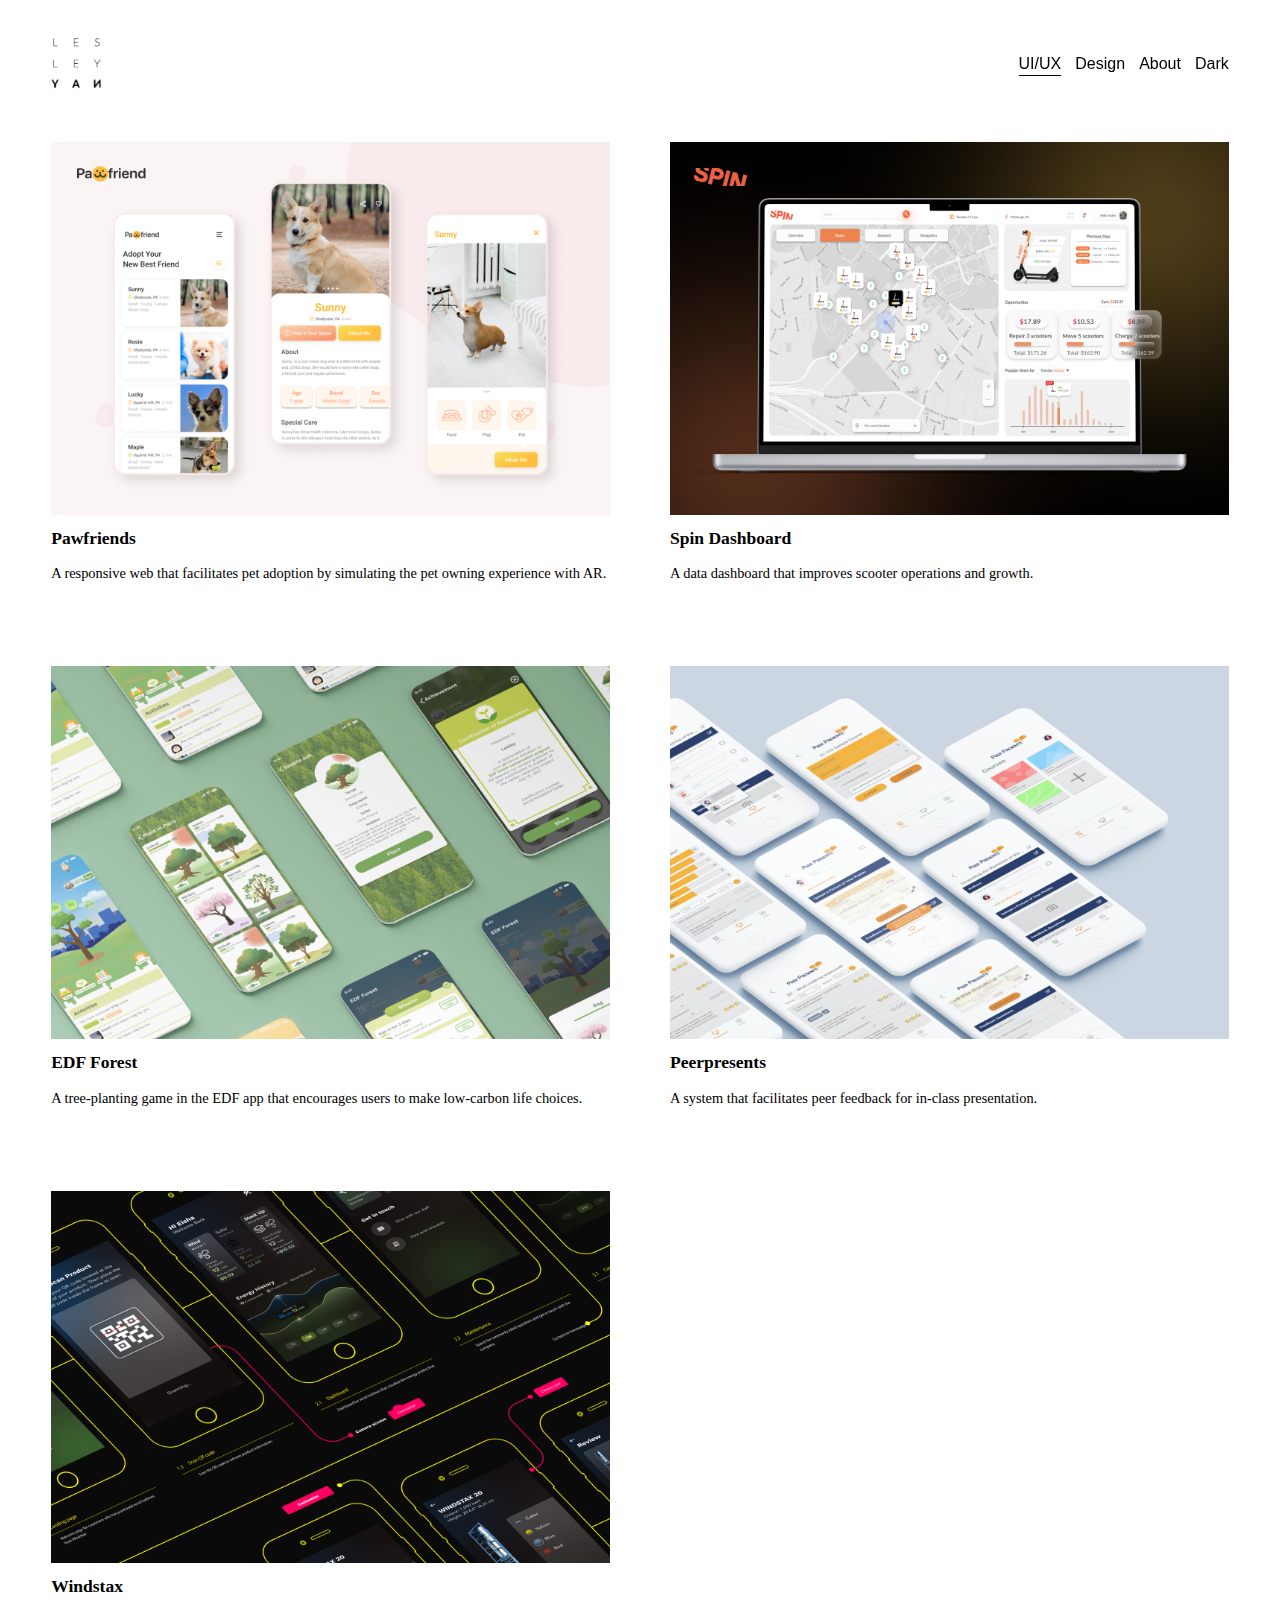
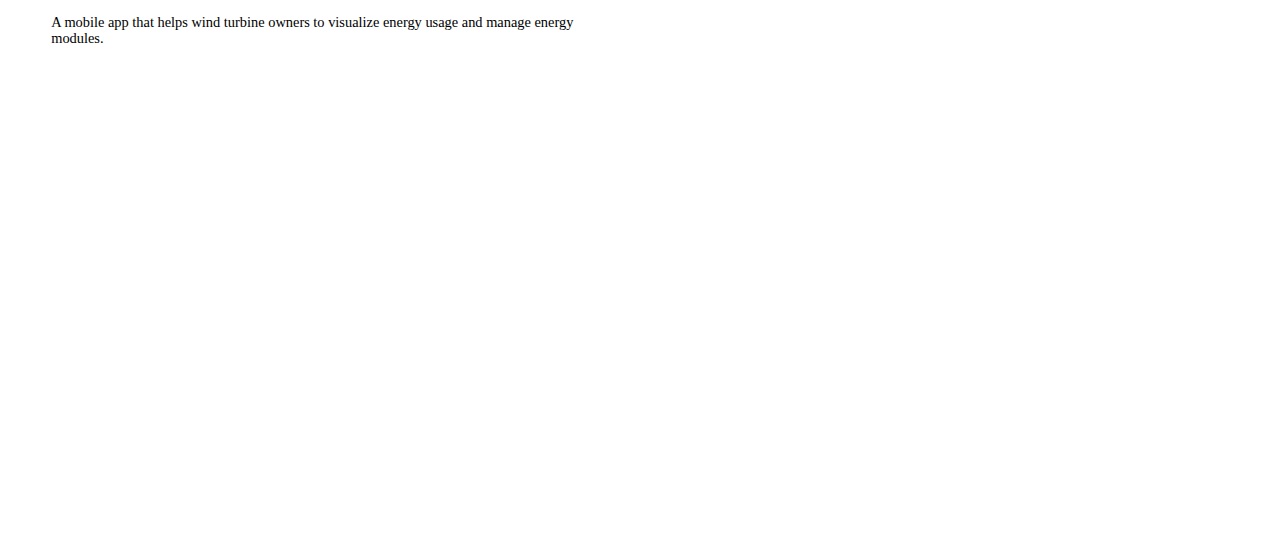
==== index.html @ fbe6fdce "sync" ====
<!DOCTYPE html>
<html lang="en">

<head>
  <meta charset="utf-8">
  <meta http-equiv="X-UA-Compatible" content="IE=edge,chrome=1">
  <meta name="viewport" content="width=device-width, initial-scale=1">
  <title>Lesley Yan</title>
  <link rel="shortcut icon" type="image/x-icon" href="favicon.ico">
  <meta name="description" content="">
  <link rel="stylesheet" type="text/css" href="css/index.css">
  <link rel="stylesheet" type="text/css" href="css/animate.min.css">
  <link href="https://fonts.googleapis.com/css?family=DM+Serif+Display|Open+Sans|Avenir" rel="stylesheet">
  <script src="js/jquery.min.js"></script>
  <script src="js/isScroll.js"></script>
  <script>
    $(document).ready(function () {
      isScroll.init('.portfolio-grid-basic');
      const top = $('.header-announcement-bar-wrapper').outerHeight()
      $('.header-menu-nav').css('padding-top', `${top}px`)
      $(window).resize(function () {
        const top = $('.header-announcement-bar-wrapper').outerHeight()
        $('.header-menu-nav').css('padding-top', `${top}px`)
      });
    });

  </script>
</head>

<body class="tweak-portfolio-grid-basic-width-full  tweak-portfolio-grid-basic-height-small" tabindex="-1">
  <div class="clearfix site-wrapper">
    <div class="floating-cart hidden">
      <a href="#" class="icon icon--stroke icon--cart sqs-custom-cart">
        <span class="Cart-inner">
          <svg class="icon icon--cart" viewBox="0 0 31 24">
            <g class="svg-icon cart-icon--odd">
              <circle stroke-miterlimit="10" cx="22.5" cy="21.5" r="1"></circle>
              <circle stroke-miterlimit="10" cx="9.5" cy="21.5" r="1"></circle>
              <path fill="none" stroke-miterlimit="10" d="M0,1.5h5c0.6,0,1.1,0.4,1.1,1l1.7,13
      c0.1,0.5,0.6,1,1.1,1h15c0.5,0,1.2-0.4,1.4-0.9l3.3-8.1c0.2-0.5-0.1-0.9-0.6-0.9H12"></path>
            </g>
          </svg>
          <div class="icon-cart-quantity">
            <span class="sqs-cart-quantity">0</span>
          </div>
        </span>
      </a>
    </div>

    <header class="header theme-col--primary" tabindex="-1">
      <div class="sqs-announcement-bar-dropzone"></div>

      <div class="header-announcement-bar-wrapper">
        <a href="#" tabindex="1" class="header-skip-link sqs-button-element--primary">
          Skip to Content
        </a>
        <div class="header-border" style="border-width: 0px !important"></div>
        <div class="header-dropshadow" style=""></div>

        <div class="header-inner container--fluid header-mobile-layout-logo-left-nav-right header-layout-nav-right"
          style="padding: 0">
          <div class="header-background theme-bg--primary"></div>

          <div class="header-display-desktop">
            <div class="header-title-nav-wrapper">
              <div class="header-title">
                <div class="header-title-logo">
                  <a href="index.html">
                    <img src="img/logo.png" alt="Lesley Yan" />
                  </a>
                </div>
              </div>
              <div class="header-nav">
                <div class="header-nav-wrapper">
                  <nav class="header-nav-list">
                    <div
                      class="header-nav-item header-nav-item--collection header-nav-item--active header-nav-item--homepage">
                      <a href="index.html">
                        <span class="visually-hidden">Current Page:</span>

                        UI/UX
                      </a>
                    </div>

                    <div class="header-nav-item header-nav-item--collection">
                      <a href="#">
                        Design
                      </a>
                    </div>
                    <div class="header-nav-item header-nav-item--collection">
                      <a href="about.html">
                        About
                      </a>
                    </div>
                    <div class="header-nav-item header-nav-item--collection">
                      <a href="javascript:void(0)" onclick="changeMode()" id="mode">
                        Dark
                      </a>
                    </div>
                  </nav>
                </div>
              </div>
            </div>

            <div class="header-actions header-actions--right">
              <div class="showOnMobile"></div>

              <div class="showOnDesktop"></div>
            </div>

            <div class="header-burger menu-overlay-has-visible-non-navigation-items no-actions">
              <button class="header-burger-btn burger">
                <span hidden="" class="js-header-burger-open-title visually-hidden">Open Menu</span>
                <span hidden="" class="js-header-burger-close-title visually-hidden">Close Menu</span>
                <div class="burger-box">
                  <div class="burger-inner header-menu-icon-doubleLineHamburger">
                    <div class="top-bun"></div>
                    <div class="patty"></div>
                    <div class="bottom-bun"></div>
                  </div>
                </div>
              </button>
            </div>
          </div>
          <div class="header-display-mobile">
            <div class="header-title-nav-wrapper">
              <div class="header-title">
                <div class="header-title-logo">
                  <a href="index.html">
                    <img src="img/logo.png" alt="Lesley Yan" />
                  </a>
                </div>
              </div>

              <div class="header-nav">
                <div class="header-nav-wrapper">
                  <nav class="header-nav-list">
                    <div
                      class="header-nav-item header-nav-item--collection header-nav-item--active header-nav-item--homepage">
                      <a href="index.html">
                        <span class="visually-hidden">Current Page:</span>

                        UI/UX
                      </a>
                    </div>

                    <div class="header-nav-item header-nav-item--collection">
                      <a href="about.html">
                        About
                      </a>
                    </div>
                  </nav>
                </div>
              </div>
            </div>

            <div class="header-actions header-actions--right">
              <div class="showOnMobile"></div>

              <div class="showOnDesktop"></div>
            </div>

            <div class="header-burger menu-overlay-has-visible-non-navigation-items no-actions">
              <button class="header-burger-btn burger" onclick="openMenu(this)">
                <span hidden="" class="js-header-burger-open-title visually-hidden">Open Menu</span>
                <span hidden="" class="js-header-burger-close-title visually-hidden">Close Menu</span>
                <div class="burger-box">
                  <div class="burger-inner header-menu-icon-doubleLineHamburger">
                    <div class="top-bun"></div>
                    <div class="patty"></div>
                    <div class="bottom-bun"></div>
                  </div>
                </div>
              </button>
            </div>
          </div>
        </div>
      </div>
      <div class="header-menu header-menu--folder-list">
        <div class="header-menu-bg theme-bg--primary"></div>
        <div class="header-menu-nav">
          <nav class="header-menu-nav-list">
            <div class="header-menu-nav-folder header-menu-nav-folder--active">
              <div class="header-menu-nav-folder-content">
                <div
                  class="container header-menu-nav-item header-menu-nav-item--collection header-menu-nav-item--active header-menu-nav-item--homepage">
                  <a href="index.html">
                    <span class="visually-hidden">Current Page:</span>

                    UI/UX
                  </a>
                </div>
                <div class="container header-menu-nav-item header-menu-nav-item--collection">
                  <a href="#"> Design </a>
                </div>
                <div class="container header-menu-nav-item header-menu-nav-item--collection">
                  <a href="about.html"> About </a>
                </div>
              </div>

              <div class="header-menu-actions"></div>
            </div>
          </nav>
        </div>
      </div>
    </header>

    <main class="container" role="main">
      <article class="sections">
        <section
          class="page-section content-collection full-bleed-section collection-type-portfolio-grid-basic background-width--full-bleed section-height--medium content-width--wide horizontal-alignment--center vertical-alignment--middle">
          <div class="section-background"></div>
          <div class="content-wrapper" style="">
            <div class="content">
              <div class="portfolio-grid-basic grid-wrapper collection-content-wrapper animated"
                data-animation="fadeInUp">
                <a class="grid-item" href="#">
                  <div class="grid-image">
                    <div class="grid-image-inner-wrapper">
                      <img alt="Pawfriends" src="img/Pawfriends.png" />
                    </div>
                  </div>
                  <div class="portfolio-text">
                    <h3 class="portfolio-title">Pawfriends</h3>
                    <h4 class="portfolio-subtitle">A responsive web that facilitates pet adoption by simulating the pet owning experience with AR.</h4>
                  </div>
                </a>
                <a class="grid-item" href="detail.html">
                  <div class="grid-image">
                    <div class="grid-image-inner-wrapper">
                      <img alt="Spin Dashboard" src="img/Spin%2BDashboard.png" />
                    </div>
                  </div>
                  <div class="portfolio-text">
                    <h3 class="portfolio-title">Spin Dashboard</h3>
                    <h4 class="portfolio-subtitle">A data dashboard that improves scooter operations and growth.</h4>
                  </div>
                </a>
                <a class="grid-item" href="detail.html">
                  <div class="grid-image">
                    <div class="grid-image-inner-wrapper">
                      <img alt="EDF Forest (Coming Soon)" src="img/EDF%2BForest.png" />
                    </div>
                  </div>
                  <div class="portfolio-text">
                    <h3 class="portfolio-title">EDF Forest </h3>
                    <h4 class="portfolio-subtitle">A tree-planting game in the EDF app that encourages users to make low-carbon life choices.</h4>
                  </div>
                </a>

                <a class="grid-item" href="detail.html">
                  <div class="grid-image">
                    <div class="grid-image-inner-wrapper">
                      <img alt="Peerpresents" src="img/Peerpresents.png" />
                    </div>
                  </div>
                  <div class="portfolio-text">
                    <h3 class="portfolio-title">Peerpresents</h3>
                    <h4 class="portfolio-subtitle">A system that facilitates peer feedback for in-class presentation.</h4>
                  </div>
                </a>

                <a class="grid-item" href="detail.html">
                  <div class="grid-image">
                    <div class="grid-image-inner-wrapper">
                      <img alt="Windstax" src="img/Windstax.png" />
                    </div>
                  </div>
                  <div class="portfolio-text">
                    <h3 class="portfolio-title">Windstax</h3>
                    <h4 class="portfolio-subtitle">A mobile app that helps wind turbine owners to visualize energy usage and manage energy modules.</h4>
                  </div>
                </a>
              </div>
            </div>
          </div>
        </section>
      </article>
    </main>

    <footer class="sections">
      <section
        class="page-section layout-engine-section background-width--full-bleed section-height--small content-width--narrow horizontal-alignment--left vertical-alignment--middle white">
        <div class="section-background"></div>
        <div class="content-wrapper" style="">
          <div class="content">
            <div class="sqs-layout sqs-grid-12 columns-12 empty"></div>
          </div>
        </div>
      </section>
    </footer>
  </div>

  <svg xmlns="http://www.w3.org/2000/svg" version="1.1" style="display: none">
    <symbol viewBox="0 0 64 64">
      <path
        d="M46.91,25.816c-0.073-1.597-0.326-2.687-0.697-3.641c-0.383-0.986-0.896-1.823-1.73-2.657c-0.834-0.834-1.67-1.347-2.657-1.73c-0.954-0.371-2.045-0.624-3.641-0.697C36.585,17.017,36.074,17,32,17s-4.585,0.017-6.184,0.09c-1.597,0.073-2.687,0.326-3.641,0.697c-0.986,0.383-1.823,0.896-2.657,1.73c-0.834,0.834-1.347,1.67-1.73,2.657c-0.371,0.954-0.624,2.045-0.697,3.641C17.017,27.415,17,27.926,17,32c0,4.074,0.017,4.585,0.09,6.184c0.073,1.597,0.326,2.687,0.697,3.641c0.383,0.986,0.896,1.823,1.73,2.657c0.834,0.834,1.67,1.347,2.657,1.73c0.954,0.371,2.045,0.624,3.641,0.697C27.415,46.983,27.926,47,32,47s4.585-0.017,6.184-0.09c1.597-0.073,2.687-0.326,3.641-0.697c0.986-0.383,1.823-0.896,2.657-1.73c0.834-0.834,1.347-1.67,1.73-2.657c0.371-0.954,0.624-2.045,0.697-3.641C46.983,36.585,47,36.074,47,32S46.983,27.415,46.91,25.816z M44.21,38.061c-0.067,1.462-0.311,2.257-0.516,2.785c-0.272,0.7-0.597,1.2-1.122,1.725c-0.525,0.525-1.025,0.85-1.725,1.122c-0.529,0.205-1.323,0.45-2.785,0.516c-1.581,0.072-2.056,0.087-6.061,0.087s-4.48-0.015-6.061-0.087c-1.462-0.067-2.257-0.311-2.785-0.516c-0.7-0.272-1.2-0.597-1.725-1.122c-0.525-0.525-0.85-1.025-1.122-1.725c-0.205-0.529-0.45-1.323-0.516-2.785c-0.072-1.582-0.087-2.056-0.087-6.061s0.015-4.48,0.087-6.061c0.067-1.462,0.311-2.257,0.516-2.785c0.272-0.7,0.597-1.2,1.122-1.725c0.525-0.525,1.025-0.85,1.725-1.122c0.529-0.205,1.323-0.45,2.785-0.516c1.582-0.072,2.056-0.087,6.061-0.087s4.48,0.015,6.061,0.087c1.462,0.067,2.257,0.311,2.785,0.516c0.7,0.272,1.2,0.597,1.725,1.122c0.525,0.525,0.85,1.025,1.122,1.725c0.205,0.529,0.45,1.323,0.516,2.785c0.072,1.582,0.087,2.056,0.087,6.061S44.282,36.48,44.21,38.061z M32,24.297c-4.254,0-7.703,3.449-7.703,7.703c0,4.254,3.449,7.703,7.703,7.703c4.254,0,7.703-3.449,7.703-7.703C39.703,27.746,36.254,24.297,32,24.297z M32,37c-2.761,0-5-2.239-5-5c0-2.761,2.239-5,5-5s5,2.239,5,5C37,34.761,34.761,37,32,37z M40.007,22.193c-0.994,0-1.8,0.806-1.8,1.8c0,0.994,0.806,1.8,1.8,1.8c0.994,0,1.8-0.806,1.8-1.8C41.807,22.999,41.001,22.193,40.007,22.193z">
      </path>
    </symbol>
    <symbol viewBox="0 0 64 64">
      <path
        d="M43.693,23.153c-0.272-0.7-0.597-1.2-1.122-1.725c-0.525-0.525-1.025-0.85-1.725-1.122c-0.529-0.205-1.323-0.45-2.785-0.517c-1.582-0.072-2.056-0.087-6.061-0.087s-4.48,0.015-6.061,0.087c-1.462,0.067-2.257,0.311-2.785,0.517c-0.7,0.272-1.2,0.597-1.725,1.122c-0.525,0.525-0.85,1.025-1.122,1.725c-0.205,0.529-0.45,1.323-0.516,2.785c-0.072,1.582-0.087,2.056-0.087,6.061s0.015,4.48,0.087,6.061c0.067,1.462,0.311,2.257,0.516,2.785c0.272,0.7,0.597,1.2,1.122,1.725s1.025,0.85,1.725,1.122c0.529,0.205,1.323,0.45,2.785,0.516c1.581,0.072,2.056,0.087,6.061,0.087s4.48-0.015,6.061-0.087c1.462-0.067,2.257-0.311,2.785-0.516c0.7-0.272,1.2-0.597,1.725-1.122s0.85-1.025,1.122-1.725c0.205-0.529,0.45-1.323,0.516-2.785c0.072-1.582,0.087-2.056,0.087-6.061s-0.015-4.48-0.087-6.061C44.143,24.476,43.899,23.682,43.693,23.153z M32,39.703c-4.254,0-7.703-3.449-7.703-7.703s3.449-7.703,7.703-7.703s7.703,3.449,7.703,7.703S36.254,39.703,32,39.703z M40.007,25.793c-0.994,0-1.8-0.806-1.8-1.8c0-0.994,0.806-1.8,1.8-1.8c0.994,0,1.8,0.806,1.8,1.8C41.807,24.987,41.001,25.793,40.007,25.793z M0,0v64h64V0H0z M46.91,38.184c-0.073,1.597-0.326,2.687-0.697,3.641c-0.383,0.986-0.896,1.823-1.73,2.657c-0.834,0.834-1.67,1.347-2.657,1.73c-0.954,0.371-2.044,0.624-3.641,0.697C36.585,46.983,36.074,47,32,47s-4.585-0.017-6.184-0.09c-1.597-0.073-2.687-0.326-3.641-0.697c-0.986-0.383-1.823-0.896-2.657-1.73c-0.834-0.834-1.347-1.67-1.73-2.657c-0.371-0.954-0.624-2.044-0.697-3.641C17.017,36.585,17,36.074,17,32c0-4.074,0.017-4.585,0.09-6.185c0.073-1.597,0.326-2.687,0.697-3.641c0.383-0.986,0.896-1.823,1.73-2.657c0.834-0.834,1.67-1.347,2.657-1.73c0.954-0.371,2.045-0.624,3.641-0.697C27.415,17.017,27.926,17,32,17s4.585,0.017,6.184,0.09c1.597,0.073,2.687,0.326,3.641,0.697c0.986,0.383,1.823,0.896,2.657,1.73c0.834,0.834,1.347,1.67,1.73,2.657c0.371,0.954,0.624,2.044,0.697,3.641C46.983,27.415,47,27.926,47,32C47,36.074,46.983,36.585,46.91,38.184z M32,27c-2.761,0-5,2.239-5,5s2.239,5,5,5s5-2.239,5-5S34.761,27,32,27z">
      </path>
    </symbol>
    <symbol viewBox="0 0 64 64">
      <path
        d="M48,22.1c-1.2,0.5-2.4,0.9-3.8,1c1.4-0.8,2.4-2.1,2.9-3.6c-1.3,0.8-2.7,1.3-4.2,1.6 C41.7,19.8,40,19,38.2,19c-3.6,0-6.6,2.9-6.6,6.6c0,0.5,0.1,1,0.2,1.5c-5.5-0.3-10.3-2.9-13.5-6.9c-0.6,1-0.9,2.1-0.9,3.3 c0,2.3,1.2,4.3,2.9,5.5c-1.1,0-2.1-0.3-3-0.8c0,0,0,0.1,0,0.1c0,3.2,2.3,5.8,5.3,6.4c-0.6,0.1-1.1,0.2-1.7,0.2c-0.4,0-0.8,0-1.2-0.1 c0.8,2.6,3.3,4.5,6.1,4.6c-2.2,1.8-5.1,2.8-8.2,2.8c-0.5,0-1.1,0-1.6-0.1c2.9,1.9,6.4,2.9,10.1,2.9c12.1,0,18.7-10,18.7-18.7 c0-0.3,0-0.6,0-0.8C46,24.5,47.1,23.4,48,22.1z">
      </path>
    </symbol>
    <symbol viewBox="0 0 64 64">
      <path
        d="M0,0v64h64V0H0z M44.7,25.5c0,0.3,0,0.6,0,0.8C44.7,35,38.1,45,26.1,45c-3.7,0-7.2-1.1-10.1-2.9 c0.5,0.1,1,0.1,1.6,0.1c3.1,0,5.9-1,8.2-2.8c-2.9-0.1-5.3-2-6.1-4.6c0.4,0.1,0.8,0.1,1.2,0.1c0.6,0,1.2-0.1,1.7-0.2 c-3-0.6-5.3-3.3-5.3-6.4c0,0,0-0.1,0-0.1c0.9,0.5,1.9,0.8,3,0.8c-1.8-1.2-2.9-3.2-2.9-5.5c0-1.2,0.3-2.3,0.9-3.3 c3.2,4,8.1,6.6,13.5,6.9c-0.1-0.5-0.2-1-0.2-1.5c0-3.6,2.9-6.6,6.6-6.6c1.9,0,3.6,0.8,4.8,2.1c1.5-0.3,2.9-0.8,4.2-1.6 c-0.5,1.5-1.5,2.8-2.9,3.6c1.3-0.2,2.6-0.5,3.8-1C47.1,23.4,46,24.5,44.7,25.5z">
      </path>
    </symbol>
  </svg>
  <script>
    function openMenu(_this) {
      console.log(_this)
      $('body').toggleClass('header--menu-open')
      $(_this).toggleClass('burger--active')
    }
    var mode = localStorage.getItem('mode') ? localStorage.getItem('mode') : 'light'
    initMode(mode)
    function initMode(mode) {
      if (mode === 'light') {
        $('#mode').html('Dark')
        $('*').css('cssText', 'color:#000 !important;')
        $('.section-background').css('cssText', 'background: #fff !important')
      } else {
        $('#mode').html('Light')
        $('*').css('cssText', 'color:#fff !important;')
        $('.section-background').css('cssText', 'background: #000 !important')
      }
    }
    function changeMode() {
      if (mode === 'light') {
        mode = 'dark'
        $('#mode').html('Light')
        $('*').css('cssText', 'color:#fff !important;')
        $('.section-background').css('cssText', 'background: #000 !important')
      } else {
        mode = 'light'
        $('#mode').html('Dark')
        $('*').css('cssText', 'color:#000 !important;')
        $('.section-background').css('cssText', 'background: #fff !important')
      }
      localStorage.setItem('mode', mode)
    }
  </script>
</body>

</html>
---- css/index.css ----
* {
    color: #000000 !important;
}

article,
footer,
header,
main,
nav,
section {
    display: block
}

[hidden] {
    display: none
}

html {
    font-family: sans-serif;
    -ms-text-size-adjust: 100%;
    -webkit-text-size-adjust: 100%
}

body {
    margin: 0
}

a {
    background: transparent
}

a:focus {
    outline: thin dotted
}

a:active,
a:hover {
    outline: 0
}

img {
    border: 0
}

svg:not(:root) {
    overflow: hidden
}

button {
    font-family: inherit;
    font-size: 100%;
    margin: 0
}

button {
    line-height: normal
}

button {
    text-transform: none
}

button {
    -webkit-appearance: button;
    cursor: pointer
}

button::-moz-focus-inner {
    border: 0;
    padding: 0
}



.page-section>.content-wrapper {
    max-width: 1400px;
    margin: 0 auto;
    box-sizing: border-box
}

.page-section.full-bleed-section>.content-wrapper {
    max-width: 100%
}

.page-section:not(.full-bleed-section)>.content-wrapper {
    padding-right: 4vw;
    padding-left: 4vw;
    margin: 0 auto;
    box-sizing: content-box
}

.page-section .collection-content-wrapper {
    width: 100%;
    padding-right: 4vw;
    padding-left: 4vw;
    margin: 0 auto;
    box-sizing: border-box
}

@media screen and (max-width: 767px) {
    .page-section:not(.full-bleed-section)>.content-wrapper {
        padding-right: 6vw;
        padding-left: 6vw;
        box-sizing: border-box
    }

    .page-section .collection-content-wrapper {
        padding-right: 6vw;
        padding-left: 6vw
    }
}

html,
body {
    font-size: 16px
}

.site-wrapper {
    font-family: "proxima-nova", "Helvetica Neue", Helvetica, Arial, sans-serif;
    line-height: 1.8em;
    font-family: "Helvetica Neue", Arial, sans-serif;
    font-weight: 400;
    font-style: normal;
    letter-spacing: 0em;
    text-transform: none;
    line-height: 1.6em;
    font-size: 1rem;
    line-height: 1.6;
    -webkit-font-smoothing: antialiased
}

@media screen and (min-width:0) and (max-width:calc(1512px - 1px)) and (orientation:landscape) {

    .site-wrapper {
        font-size: calc((1 - 1) * 1.2vw + 1rem)
    }
}

@media screen and (min-width:0) and (max-width:calc(1512px - 1px)) and (orientation:portrait) {

    .site-wrapper {
        font-size: calc((1 - 1) * 1.2vh + 1rem)
    }
}

@media screen and (min-width:1512px) {

    .site-wrapper {
        font-size: calc(1 * 1rem)
    }
}

h3 {
    font-family: "proxima-nova", "Helvetica Neue", Helvetica, Arial, sans-serif;
    line-height: 1.2em;
    font-family: Open Sans;
    font-weight: 600;
    font-style: normal;
    letter-spacing: 0em;
    text-transform: none;
    line-height: 1.4em;
    font-size: 2rem
}

h3 {
    line-height: 1.3608
}

@media screen and (min-width:0) and (max-width:calc(1512px - 1px)) and (orientation:landscape) {
    h3 {
        font-size: calc((1.7 - 1) * 1.2vw + 1rem)
    }
}

@media screen and (min-width:0) and (max-width:calc(1512px - 1px)) and (orientation:portrait) {
    h3 {
        font-size: calc((1.7 - 1) * 1.2vh + 1rem)
    }
}

@media screen and (min-width:1512px) {
    h3 {
        font-size: calc(1.7 * 1rem)
    }
}

h3 {
    margin: 2rem 0
}

.header-nav-item {
    font-family: "proxima-nova", "Helvetica Neue", Helvetica, Arial, sans-serif;
    font-weight: 600;
    line-height: 1.2em;
    font-family: "Helvetica Neue", Arial, sans-serif;
    font-weight: 400;
    font-style: normal;
    letter-spacing: 0em;
    text-transform: none;
    line-height: 1.6em;
    font-size: 1rem
}

@media screen and (min-width:0) and (max-width:calc(1512px - 1px)) and (orientation:landscape) {

    .header-nav-item {
        font-size: calc((1 - 1) * 1.2vw + 1rem)
    }
}

@media screen and (min-width:0) and (max-width:calc(1512px - 1px)) and (orientation:portrait) {

    .header-nav-item {
        font-size: calc((1 - 1) * 1.2vh + 1rem)
    }
}

@media screen and (min-width:1512px) {

    .header-nav-item {
        font-size: calc(1 * 1rem)
    }
}

.header-menu-nav-item {
    font-family: "proxima-nova", "Helvetica Neue", Helvetica, Arial, sans-serif;
    font-weight: 600;
    line-height: 1.2em;
    font-family: "Helvetica Neue", Arial, sans-serif;
    font-weight: 400;
    font-style: normal;
    letter-spacing: 0em;
    text-transform: none;
    line-height: 1.6em;
    font-size: 1rem;
    line-height: 1
}

.header-menu {
    font-size: 1.2em
}

.header-menu-nav-item a {
    font-size: 8.5vmin
}

@media screen and (min-width: 576px) {
    .header-menu-nav-item a {
        font-size: 6.6vmin
    }
}

@media screen and (min-width: 768px) {
    .header-menu-nav-item a {
        font-size: 6vmin
    }
}

.portfolio-grid-basic .portfolio-title {
    font-family: Avenir;
    font-weight: 800;
    font-style: normal;
    letter-spacing: 0em;
    text-transform: none;
    line-height: 1;
    font-size: 1.1rem;
}

.portfolio-subtitle {
    font-family: Avenir;
    font-weight: 400;
    font-style: normal;
    letter-spacing: 0em;
    text-transform: none;
    line-height: 1.1;
    font-size: 0.9rem;
}

@media screen and (min-width:0) and (max-width:calc(1512px - 1px)) and (orientation:landscape) {
    .portfolio-grid-basic .portfolio-title {
        font-size: calc((1.1 - 1) * 1.2vw + 1rem)
    }
}

@media screen and (min-width:0) and (max-width:calc(1512px - 1px)) and (orientation:portrait) {
    .portfolio-grid-basic .portfolio-title {
        font-size: calc((1.1 - 1) * 1.2vh + 1rem)
    }
}

@media screen and (min-width:1512px) {
    .portfolio-grid-basic .portfolio-title {
        font-size: calc(1.1 * 1rem)
    }
}

@supports (text-decoration-thickness: 1px) and (text-underline-offset: 0.2em) {}

@media screen and (max-width: 991px) {
    html {
        font-size: 16px
    }
}

.primary-button-style-outline .site-wrapper:not(.with-button-variants) .sqs-button-element--primary:not(:hover),
.primary-button-style-outline .site-wrapper:not(.with-button-variants) .sqs-button-element--secondary:not(:hover),
.primary-button-style-outline .site-wrapper:not(.with-button-variants) .sqs-button-element--tertiary:not(:hover),
.primary-button-style-outline .site-wrapper:not(.with-button-variants) .list-item .sqs-block-button-element.list-item-content__button.sqs-button-element--primary:not(:hover),
.primary-button-style-outline .site-wrapper:not(.with-button-variants) .list-item[data-is-card-enabled="true"] .list-item-content .sqs-block-button-element.list-item-content__button.sqs-button-element--primary:not(:hover),
.primary-button-style-outline .site-wrapper:not(.with-button-variants) .sqs-block-form .sqs-editable-button.sqs-button-element--primary:not(:hover),
.primary-button-style-outline .site-wrapper:not(.with-button-variants) .header-menu-cta .btn.sqs-button-element--primary:not(:hover),
.primary-button-style-outline .site-wrapper:not(.with-button-variants) .tock-block div#Tock_widget_container>div.TockWidgetWrapper .TockButton-blue.sqs-button-element--primary:not(:hover) {
    background: transparent
}

.primary-button-style-outline .site-wrapper:not(.with-button-variants) .newsletter-form-button.sqs-system-button.sqs-button-element--primary:not(:hover) {
    background: transparent !important
}

.primary-button-style-outline .site-wrapper:not(.with-button-variants)~.sqs-modal-lightbox .sqs-modal-lightbox-content .sqs-button-element--primary:not(:hover) {
    background: transparent
}

.primary-button-style-outline .sqs-button-element--primary:not(:hover),
.primary-button-style-outline .list-item .sqs-block-button-element.list-item-content__button.sqs-button-element--primary:not(:hover),
.primary-button-style-outline .list-item[data-is-card-enabled="true"] .sqs-block-button-element.list-item-content__button.sqs-button-element--primary:not(:hover),
.primary-button-style-outline .sqs-block-form .sqs-editable-button.sqs-button-element--primary:not(:hover),
.primary-button-style-outline .header-menu-cta .btn.sqs-button-element--primary:not(:hover),
.primary-button-style-outline .tock-block div#Tock_widget_container>div.TockWidgetWrapper .TockButton-blue.sqs-button-element--primary:not(:hover),
.primary-button-style-outline .sqs-modal-lightbox-content .sqs-button-element--primary:not(:hover) {
    background: transparent
}

.primary-button-style-outline .newsletter-form-button.sqs-system-button.sqs-button-element--primary:not(:hover) {
    background: transparent !important
}

.secondary-button-style-outline .with-button-variants .sqs-button-element--secondary:not(:hover),
.secondary-button-style-outline .with-button-variants .list-item .sqs-block-button-element.list-item-content__button.sqs-button-element--secondary:not(:hover),
.secondary-button-style-outline .with-button-variants .list-item[data-is-card-enabled="true"] .sqs-block-button-element.list-item-content__button.sqs-button-element--secondary:not(:hover),
.secondary-button-style-outline .with-button-variants .sqs-block-form .sqs-editable-button.sqs-button-element--secondary:not(:hover),
.secondary-button-style-outline .with-button-variants .header-menu-cta .btn.sqs-button-element--secondary:not(:hover),
.secondary-button-style-outline .with-button-variants .tock-block div#Tock_widget_container>div.TockWidgetWrapper .TockButton-blue.sqs-button-element--secondary:not(:hover),
.secondary-button-style-outline .with-button-variants .sqs-modal-lightbox-content .sqs-button-element--secondary:not(:hover) {
    background: transparent
}

.tertiary-button-style-outline .with-button-variants .sqs-button-element--tertiary:not(:hover),
.tertiary-button-style-outline .with-button-variants .list-item .sqs-block-button-element.list-item-content__button.sqs-button-element--tertiary:not(:hover),
.tertiary-button-style-outline .with-button-variants .list-item[data-is-card-enabled="true"] .sqs-block-button-element.list-item-content__button.sqs-button-element--tertiary:not(:hover),
.tertiary-button-style-outline .with-button-variants .sqs-block-form .sqs-editable-button.sqs-button-element--tertiary:not(:hover),
.tertiary-button-style-outline .with-button-variants .header-menu-cta .btn.sqs-button-element--tertiary:not(:hover),
.tertiary-button-style-outline .with-button-variants .tock-block div#Tock_widget_container>div.TockWidgetWrapper .TockButton-blue.sqs-button-element--tertiary:not(:hover),
.tertiary-button-style-outline .with-button-variants .sqs-modal-lightbox-content .sqs-button-element--tertiary:not(:hover) {
    background: transparent
}

/*! WARNING: Stylesheet from template.conf missing: mixins/blog-image.less */
a {
    cursor: pointer;
    color: inherit;
    text-decoration: none
}

.burger {
    position: relative;
    display: inline-block;
    cursor: pointer;
    background-color: transparent;
    border: none
}

.burger-box {
    position: relative;
    display: flex;
    align-items: center;
    justify-content: center;
    width: 35px;
    height: 35px
}

.burger-inner {
    width: 100%;
    height: 100%
}

.burger-inner .top-bun,
.burger-inner .patty,
.burger-inner .bottom-bun {
    position: absolute;
    display: block;
    top: 0;
    left: 0;
    bottom: 0;
    margin: auto;
    content: '';
    width: 100%;
    height: 1px;
    transition: transform 250ms cubic-bezier(.2, .6, .3, 1), width 250ms cubic-bezier(.2, .6, .3, 1);
    will-change: transform, width
}

.burger-inner.header-menu-icon-doubleLineHamburger .top-bun {
    transform: translatey(-5.5px)
}

.burger-inner.header-menu-icon-doubleLineHamburger .bottom-bun {
    transform: translatey(5.5px)
}

.burger-inner.header-menu-icon-doubleLineHamburger .patty {
    transform: scale(0)
}

.burger--active .burger-inner .top-bun {
    transform: translatex(3.5px) rotate(-135deg);
    width: 28px;
}

.burger--active .burger-inner .patty {
    transform: scale(0);
}

.burger--active .burger-inner .bottom-bun {
    transform: translatex(3.5px) rotate(135deg);
    width: 28px;
}

.icon {
    position: relative;
    display: block;
    width: 25px;
    height: 25px;
    box-sizing: content-box;
    line-height: 1
}

.icon--stroke svg {
    stroke-width: 1px;
    fill: transparent
}

.icon svg {
    width: 100%;
    height: 100%
}

.icon-cart-quantity {
    position: absolute;
    display: block;
    font-family: inherit;
    top: -1em;
    right: -1em;
    min-width: 1em;
    font-size: 10px;
    padding: .5em;
    text-align: right;
    line-height: 1em
}

body {
    word-wrap: break-word;
    overflow-wrap: break-word
}

@supports (--test-custom-property: true) {
    body {
        --sqs-site-gutter: 4vw;
        --sqs-site-max-width: 1400px
    }
}

a {
    color: inherit;
    text-decoration: none
}

:focus {
    outline-offset: 4px
}

:focus,
a:focus {
    outline: none
}


.page-section {
    position: relative;
    display: flex;
    align-items: center;
    box-sizing: border-box
}

.page-section>.content-wrapper {
    width: 100%;
    box-sizing: content-box;
    position: relative
}

.page-section .content {
    width: 100%
}

.page-section>.content-wrapper {
    display: flex
}

@media screen and (min-width: 768px) {
    .page-section.content-width--narrow:not(.content-collection) .content {
        width: 50%
    }
}

@media screen and (max-width: 767px) {
    .page-section .content {
        width: 100% !important
    }
}

.page-section.content-width--wide .content {
    width: 100%
}

.page-section.horizontal-alignment--left>.content-wrapper {
    justify-content: flex-start
}

.page-section.horizontal-alignment--center>.content-wrapper {
    justify-content: center
}

.page-section.section-height--small:not(.content-collection):not(.gallery-section):not(.user-items-list-section) {
    min-height: 33vh
}

.page-section.vertical-alignment--middle:not(.content-collection):not(.gallery-section):not(.user-items-list-section):not(.editmode-changing-rowcount) {
    align-items: center
}

.page-section.vertical-alignment--middle:not(.content-collection):not(.gallery-section):not(.user-items-list-section):not(.editmode-changing-rowcount).section-height--small>.content-wrapper {
    padding-top: 3.3vmax;
    padding-bottom: 3.3vmax
}

.section-background {
    overflow: hidden;
    pointer-events: none
}

.section-background {
    position: absolute;
    top: 0;
    right: 0;
    bottom: 0;
    left: 0
}

.floating-cart {
    position: fixed;
    bottom: 20px;
    right: 20px;
    z-index: 100;
    padding: 17px 17px 13px 13px;
    display: flex;
    justify-content: center;
    align-content: center
}

.floating-cart.hidden {
    display: none
}

/*! WARNING: Stylesheet from template.conf missing: lessons.less */
/*! WARNING: Stylesheet from template.conf missing: lessons-item.less */

/*IE9_SPLIT_MARKER*/

/*! WARNING: Stylesheet from template.conf missing: portfolio-new-test.less */
.portfolio-grid-basic {
    display: grid;
    grid-template-columns: repeat(2, minmax(0, 1fr));
    grid-column-gap: 60px;
    grid-row-gap: 65px;
    grid-auto-rows: min-content
}

.tweak-portfolio-grid-basic-width-full .portfolio-grid-basic {
    width: 100%;
    padding-left: 4vw;
    padding-right: 4vw
}

@media screen and (max-width: 767px) {
    .tweak-portfolio-grid-basic-width-full .portfolio-grid-basic {
        padding-left: 6vw;
        padding-right: 6vw
    }
}

.portfolio-grid-basic .grid-item .grid-image {
    width: 100%;
    position: relative;
    overflow: hidden;
    margin: 0;
    line-height: 0
}

.portfolio-grid-basic .grid-item .grid-image .grid-image-inner-wrapper {
    position: absolute;
    top: 0;
    left: 0;
    bottom: 0;
    right: 0
}

.portfolio-grid-basic .grid-item .grid-image .grid-image-inner-wrapper img {
    width: 100%;
    transition: transform ease 400ms;
}

@media screen and (max-width: 767px) {
    .portfolio-grid-basic {
        grid-template-columns: repeat(1, minmax(0, 1fr))
    }
}

.portfolio-grid-basic .grid-item {
    display: flex;
    flex-direction: column
}

.portfolio-grid-basic .grid-item .grid-image {
    order: 1;
    transition: opacity ease 200ms;
    padding-bottom: 66.666%;
}

.portfolio-grid-basic .grid-item .portfolio-text {
    margin-top: 15px;
    order: 2;
    position: relative
}

.portfolio-grid-basic .grid-item .portfolio-title {
    margin-top: 0;
    padding-top: 0;
    margin-bottom: .5em
}

.portfolio-grid-basic .grid-item:hover img {
    transform: scale(1.1);
}

@media (hover:hover) {
    .portfolio-grid-basic .grid-item:hover .grid-image {
        opacity: .9
    }
}

.tweak-portfolio-grid-basic-height-small .portfolio-grid-basic {
    padding-top: 3.3vw;
    padding-bottom: 3.3vw;
    min-height: 33vh
}


.header {
    z-index: 10;
    position: absolute;
    top: 0;
    right: 0;
    left: 0;
    line-height: 1;
    -webkit-tap-highlight-color: rgba(0, 0, 0, 0);
    pointer-events: none
}

.header .sqs-announcement-bar-dropzone {
    position: relative;
    z-index: 3;
    pointer-events: auto
}

.header .header-announcement-bar-wrapper {
    position: relative;
    z-index: 2;
    width: 100%;
    box-sizing: border-box;
    padding-top: 3vw;
    padding-bottom: 3vw;
    padding-left: 4vw;
    padding-right: 4vw;
    pointer-events: auto
}

.header .header-announcement-bar-wrapper .header-border,
.header .header-announcement-bar-wrapper .header-dropshadow {
    width: 100%;
    height: 100%;
    box-sizing: border-box;
    position: absolute;
    top: 0;
    left: 0;
    pointer-events: none
}

@supports not ((-webkit-backdrop-filter: none) or (backdrop-filter: none)) {}

.header .header-announcement-bar-wrapper .header-border {
    z-index: 1
}

@media only screen and (pointer: coarse) and (max-width: 1024px),
screen and (max-width: 799px) {
    .header .header-announcement-bar-wrapper {
        padding: 6vw
    }
}

.header .header-nav-wrapper a {
    text-decoration: none;
    backface-visibility: hidden;
    padding: .1em 0
}

.header .header-skip-link {
    position: absolute;
    padding: 1em 1.5em;
    box-sizing: border-box;
    text-decoration: underline;
    z-index: 2;
    max-width: calc(100vw - 2.6em);
    top: 1.5em;
    left: -1000em
}

.header .header-skip-link:focus {
    left: 1.3em
}

.header-inner {
    position: relative;
    z-index: 1;
    display: flex;
    align-items: center;
    width: 100%;
    height: inherit
}

.header-background,
.header-background::after {
    position: absolute;
    top: 0;
    right: 0;
    bottom: 0;
    left: 0;
    transition: opacity 400ms cubic-bezier(.4, 0, .2, 1);
    will-change: opacity
}

.header-background::after {
    content: '';
    opacity: 0
}

@media only screen and (pointer: coarse) and (max-width: 1024px),
screen and (max-width: 799px) {
    .header-background::after {
        box-shadow: 0 0 10px rgba(0, 0, 0, .15);
        opacity: 0;
        transform: matrix(1, 0, 0, 1, 0, 0)
    }
}

.header-display-mobile {
    display: none;
    position: relative;
    width: 100%;
    box-sizing: border-box;
    justify-content: flex-start;
    align-items: center
}

@media only screen and (pointer: coarse) and (max-width: 1024px),
screen and (max-width: 799px) {
    .header-display-mobile {
        display: flex
    }
}

.header-display-mobile .showOnDesktop {
    display: flex
}

@media only screen and (pointer: coarse) and (max-width: 1024px),
screen and (max-width: 799px) {
    .header-display-mobile .showOnDesktop {
        display: none
    }
}

.header-display-desktop {
    position: relative;
    display: flex;
    width: 100%;
    box-sizing: border-box;
    justify-content: flex-start;
    align-items: center
}

@media only screen and (pointer: coarse) and (max-width: 1024px),
screen and (max-width: 799px) {
    .header-display-desktop {
        display: none
    }
}

.header-display-desktop .showOnMobile {
    display: none
}

@media only screen and (pointer: coarse) and (max-width: 1024px),
screen and (max-width: 799px) {
    .header-display-desktop .showOnMobile {
        display: flex
    }
}

.header-title-nav-wrapper {
    display: flex;
    flex-wrap: nowrap;
    flex: 1 0 67%;
    align-items: center
}

.header-title {
    flex-grow: 0;
    flex-shrink: 0;
    backface-visibility: hidden
}

@media only screen and (pointer: coarse) and (max-width: 1024px),
screen and (max-width: 799px) {
    .header-title {
        flex-grow: 1
    }
}

.header-title-logo {
    width: auto;
    font-size: 0
}

.header-title-logo a {
    display: inline-block;
    max-width: 100%;
    max-height: 50px
}

.header-title-logo img {
    width: auto;
    max-width: 100%;
    max-height: 50px
}

@media screen and (max-width: 767px) {
    .header-title-logo a {
        max-height: 30px
    }

    .header-title-logo img {
        max-height: 30px
    }
}

.header-burger {
    display: none;
    align-items: center;
    justify-content: center
}

@media only screen and (pointer: coarse) and (max-width: 1024px),
screen and (max-width: 799px) {
    .header-burger {
        display: flex
    }
}

.header-nav {
    flex-grow: 1;
    flex-shrink: 1
}

@media only screen and (pointer: coarse) and (max-width: 1024px),
screen and (max-width: 799px) {
    .header-nav {
        display: none
    }
}

.header-nav-list {
    display: inline-flex;
    flex-wrap: wrap
}

.header-nav-list>div {
    white-space: nowrap
}

.header-nav-item a {
    display: block
}

.header-actions {
    flex-grow: 0;
    flex-shrink: 1;
    display: inline-flex;
    align-items: center
}

.header-actions--right {
    justify-content: flex-end
}

@media only screen and (pointer: coarse) and (max-width: 1024px),
screen and (max-width: 799px) {
    .header-layout-nav-right .header-title {
        flex-grow: 1
    }
}

.header-layout-nav-right .header-nav {
    text-align: right;
    margin-left: auto;
    padding-left: 2.5vw
}

.header-layout-nav-right .header-nav-list {
    justify-content: flex-end
}

.header-layout-nav-right .header-nav-item:not(:first-child):not(.header-actions-action--cart) {
    margin-left: 1.1vw
}

.header-layout-nav-right .header-actions {
    margin-right: 0
}

@media only screen and (pointer: coarse) and (max-width: 1024px),
screen and (max-width: 799px) {
    .header .header-burger {
        margin-right: 0;
        align-items: flex-end;
        justify-content: flex-end;
        flex: 0 0 50px;
        width: 50px
    }

    .header .header-title-nav-wrapper {
        flex: 1 0 calc(100% - 50px)
    }

    .header .header-title-nav-wrapper .header-title {
        margin-right: 0;
        flex: 1 0 100%;
        text-align: left
    }

    .header .header-title-nav-wrapper .header-nav {
        display: none
    }

    .header .header-actions {
        display: none
    }

    .header .header-mobile-layout-logo-left-nav-right .header-display-mobile .header-burger {
        justify-content: flex-end
    }

    .header .header-mobile-layout-logo-left-nav-right .header-display-mobile .header-actions {
        justify-content: center
    }

    .header .header-mobile-layout-logo-left-nav-right .header-display-mobile .header-title {
        text-align: left
    }
}

main .page-section:first-child {
    padding-top: 100px
}

@media only screen and (pointer: coarse) and (max-width: 1024px),
screen and (max-width: 799px) {
    main .page-section:first-child {
        padding-top: 80.175px
    }
}

.header-menu {
    position: fixed;
    z-index: 1;
    display: flex;
    flex-direction: column;
    top: 0;
    right: 0;
    bottom: 0;
    left: 0;
    opacity: 0;
    visibility: hidden;
    will-change: opacity, visibility;
    user-select: none;
    text-align: center;
    pointer-events: auto
}



.header-menu a {
    opacity: 1
}

@media only screen and (pointer: coarse) and (max-width: 1024px),
screen and (max-width: 799px) {
    .header-menu {
        transition: visibility 600ms cubic-bezier(.4, 0, .2, 1), opacity 400ms cubic-bezier(.4, 0, .2, 1)
    }
}

.header-menu-bg {
    position: absolute;
    top: 0;
    right: 0;
    bottom: 0;
    left: 0
}

.header-menu-nav {
    position: relative;
    display: flex;
    flex-direction: column;
    flex-grow: 1;
    flex-shrink: 0
}

.header-menu-nav-list {
    position: relative;
    flex-grow: 1;
    width: 100%;
    transform: translatey(20px);
    transition: transform 600ms cubic-bezier(.4, 0, .2, 1)
}

.header-menu-nav-folder {
    position: absolute;
    display: flex;
    top: 0;
    left: 0;
    width: 100%;
    min-height: 100%;
    max-height: 100%;
    justify-content: flex-start;
    overflow-y: scroll;
    overflow-x: hidden;
    transform: translatex(100%);
    transition: transform 600ms cubic-bezier(.4, 0, .2, 1);
    -webkit-overflow-scrolling: touch;
    flex-direction: column
}

.header-menu-nav-folder-content {
    position: relative;
    display: flex;
    width: 100%;
    flex-grow: 1;
    flex-shrink: 0;
    justify-content: center;
    flex-direction: column
}

.header-menu-nav-folder--active {
    transform: translatex(0);
    will-change: transform;
}

.header-menu-nav-item {
    position: relative;
    width: 100%;
    box-sizing: border-box;
    padding-left: 4vw;
    padding-right: 4vw
}

.header-menu-nav-item a {
    position: relative;
    display: block;
    margin: 3vw 5vw;
    transition: opacity 250ms cubic-bezier(.4, 0, .2, 1)
}

@media (hover:hover) {
    .header-menu-nav-item:hover a {
        opacity: .9
    }
}

.header-menu-actions {
    transform: translatey(100%);
    transition: transform 600ms cubic-bezier(.4, 0, .2, 1)
}

.header-menu-actions {
    display: flex;
    align-items: center;
    justify-content: center;
    margin: 0 20px;
    flex-grow: 0;
    flex-shrink: 1;
    margin-bottom: 6vw
}

.header-menu-actions:empty {
    display: none
}

body:not(.header--menu-open) .header-nav-item--active a {
    background-repeat: repeat-x;
    background-size: 1px 1px;
    background-position: 0 calc(100% - 0.1em)
}

@supports (object-fit: cover) {}

.visually-hidden {
    position: absolute !important;
    clip: rect(1px, 1px, 1px, 1px);
    padding: 0 !important;
    border: 0 !important;
    height: 1px !important;
    width: 1px !important;
    overflow: hidden
}

body {
    background-color: #fff;
    color: #000
}

.page-section {
    background-color: #fff
}

.page-section {
    color: #000
}

:not(.has-background) .section-background {
    background-color: #fff
}

h3 {
    color: #000
}

:focus,
a:focus {
    outline-color: #000
}

.floating-cart {
    background-color: #000;
    color: #fff
}

.floating-cart :focus {
    outline-color: #fff
}

.floating-cart .icon--stroke svg {
    stroke: #fff
}

body:not(.header--menu-open) .header-nav-wrapper a {
    color: #000
}

body:not(.header--menu-open) .header-nav-wrapper .header-nav-item--active a {
    color: #000
}

body:not(.header--menu-open) .burger-inner .top-bun,
body:not(.header--menu-open) .burger-inner .patty,
body:not(.header--menu-open) .burger-inner .bottom-bun {
    background-color: #000
}

body:not(.header--menu-open) .header-nav-item--active a {
    background-image: linear-gradient(to right, currentColor 100%, currentColor 0)
}

.site-wrapper .header-menu .header-menu-bg {
    background-color: #fff
}

.site-wrapper .header-menu .header-menu-nav a:not(.btn) {
    color: #000
}

.site-wrapper .header-menu .header-menu-nav .header-menu-nav-item--active a {
    color: #000
}

.portfolio-grid-basic .portfolio-title {
    color: #000
}




/*! WARNING: Stylesheet from template.conf missing: blog-list-image.less */
/*! WARNING: Stylesheet from template.conf missing: blog-list-text.less */

/*! WARNING: Stylesheet from template.conf missing: product-grid-text-below.less */

_:-ms-fullscreen .preClip {
    opacity: 0;
    transition-property: opacity
}

_:-ms-fullscreen .clipIn:not([data-override-initial-global-animation]) {
    opacity: 1 !important
}

@supports not (clip-path: ellipse(0% 100% at 0 0)) {}

_:-ms-fullscreen .tweak-global-animations-animation-type-flex .image-button a::before,
_:-ms-fullscreen .tweak-global-animations-animation-type-flex .sqs-add-to-cart-button::before,
_:-ms-fullscreen .tweak-global-animations-animation-type-flex .sqs-editable-button:not(input)::before,
_:-ms-fullscreen .tweak-global-animations-animation-type-flex .sqs-block-button-element::before,
_:-ms-fullscreen .tweak-global-animations-animation-type-flex [data-animation-role="header-element"] .btn::before {
    clip-path: none;
    transition-property: opacity;
    opacity: 0
}

_:-ms-fullscreen .tweak-global-animations-animation-type-flex .image-button a:hover::before,
_:-ms-fullscreen .tweak-global-animations-animation-type-flex .sqs-add-to-cart-button:hover::before,
_:-ms-fullscreen .tweak-global-animations-animation-type-flex .sqs-editable-button:not(input):hover::before,
_:-ms-fullscreen .tweak-global-animations-animation-type-flex .sqs-block-button-element:hover::before,
_:-ms-fullscreen .tweak-global-animations-animation-type-flex [data-animation-role="header-element"] .btn:hover::before {
    opacity: 1
}



.video-player .plyr:fullscreen {
    background: #000;
    border-radius: 0 !important;
    height: 100%;
    margin: 0;
    width: 100%
}

.video-player .plyr:fullscreen video {
    height: 100%
}

.video-player .plyr:fullscreen .plyr__video-wrapper {
    height: 100%;
    position: static
}

.video-player .plyr:fullscreen.plyr--vimeo .plyr__video-wrapper {
    height: 0;
    position: relative
}

.video-player .plyr:fullscreen .plyr__control .icon--exit-fullscreen {
    display: block
}

.video-player .plyr:fullscreen .plyr__control .icon--exit-fullscreen+svg {
    display: none
}

.video-player .plyr:fullscreen.plyr--hide-controls {
    cursor: none
}

@media (min-width:1024px) {
    .video-player .plyr:fullscreen .plyr__captions {
        font-size: 21px
    }
}

@supports ((-webkit-backdrop-filter: none) or (backdrop-filter: none)) {}

@supports ((-webkit-backdrop-filter: none) or (backdrop-filter: none)) {}

@media only screen and (orientation:landscape) {
    .video-player .plyr--is-touch:fullscreen .plyr__menu {
        display: flex
    }
}

.video-player .plyr:not(.plyr--is-touch):fullscreen .plyr__menu {
    display: flex
}

@supports ((-webkit-backdrop-filter: none) or (backdrop-filter: none)) {}

@supports ((-webkit-backdrop-filter: none) or (backdrop-filter: none)) {}

body.header--menu-open .header .header-title-text a {
    color: #000
}

body.header--menu-open .header .header-burger .top-bun,
body.header--menu-open .header .header-burger .patty,
body.header--menu-open .header .header-burger .bottom-bun {
    background-color: #000
}

body.header--menu-open .header .header-nav-folder-content,
body.header--menu-open .header .language-picker-content {
    background-color: #fff
}

body.header--menu-open .header .header-nav-wrapper a {
    color: #000
}

body.header--menu-open .header .header-nav-wrapper .header-menu-nav-item--active a,
body.header--menu-open .header .header-nav-wrapper .header-nav-item--active a {
    color: #000
}

body.header--menu-open .header .user-accounts-text-link {
    color: #000
}

body.header--menu-open .header .cart-text-link {
    color: #000
}

body.header--menu-open .header .header-actions .icon--stroke svg {
    stroke: #000
}

body.header--menu-open .header .header-actions .icon--fill svg {
    fill: #000
}

body.header--menu-open .header .header-actions .icon-cart-quantity {
    color: #000
}

@media only screen and (pointer: coarse) and (max-width: 1024px),
screen and (max-width: 799px) {
    .header--menu-open .header-menu {
        opacity: 1;
        visibility: visible
    }
}

.header--menu-open .header-menu .header-menu-nav-list {
    transform: translatey(0)
}

.header--menu-open .header-menu .header-menu-actions,
.header--menu-open .header-menu .header-menu-cta {
    transform: translatey(0)
}

.header--menu-open .header-menu .customerAccountLoginMobile {
    pointer-events: auto
}

@media only screen and (pointer: coarse) and (max-width: 1024px),
screen and (max-width: 799px) {
    .header--menu-open .sqs-mobile-info-bar-content {
        z-index: 10
    }
}
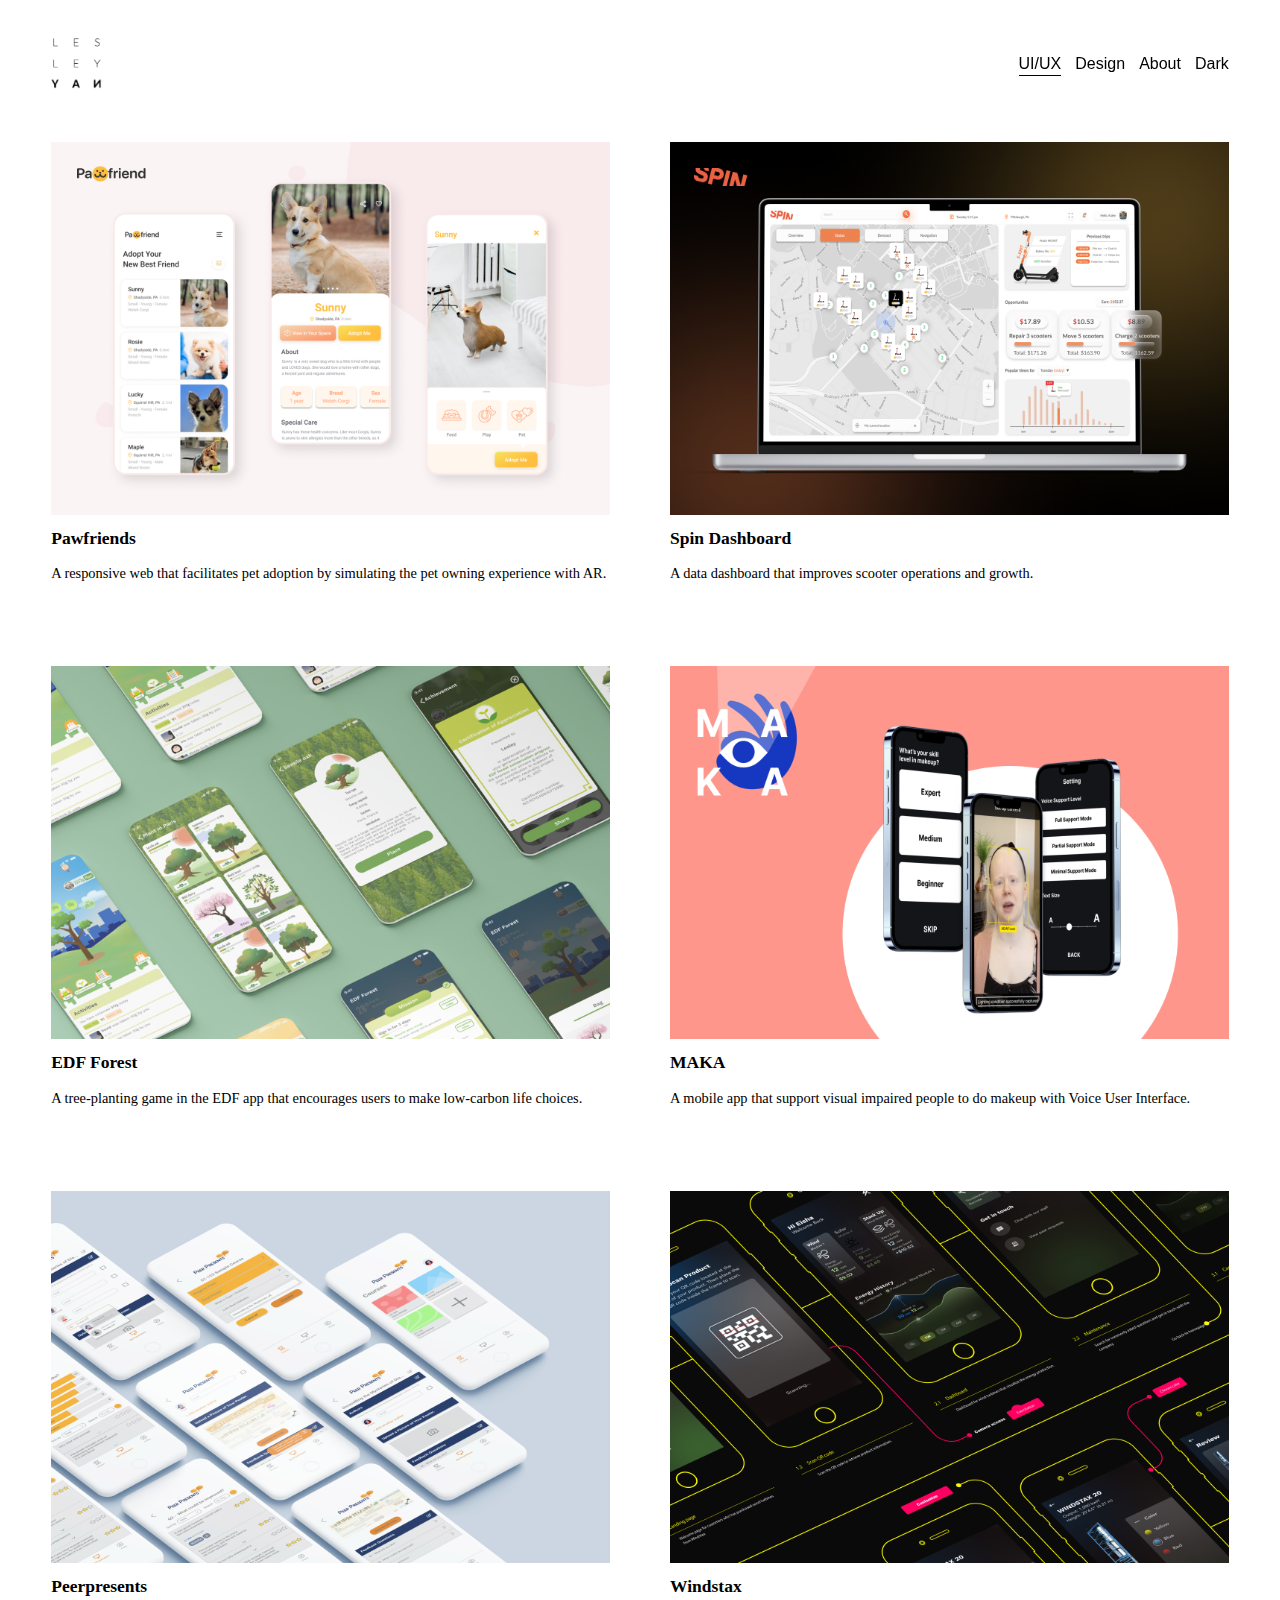
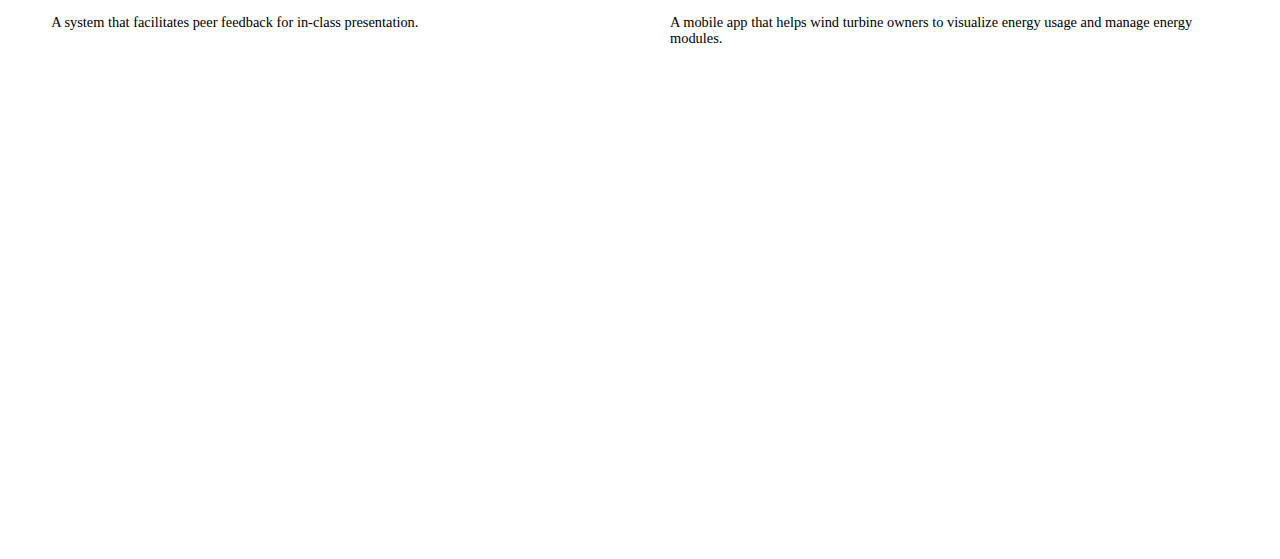
==== commit c13357a7: "sync" ====
--- a/index.html
+++ b/index.html
@@ -225,7 +225,7 @@
                     <h4 class="portfolio-subtitle">A responsive web that facilitates pet adoption by simulating the pet owning experience with AR.</h4>
                   </div>
                 </a>
-                <a class="grid-item" href="detail.html">
+                <a class="grid-item" href="#">
                   <div class="grid-image">
                     <div class="grid-image-inner-wrapper">
                       <img alt="Spin Dashboard" src="img/Spin%2BDashboard.png" />
@@ -236,10 +236,10 @@
                     <h4 class="portfolio-subtitle">A data dashboard that improves scooter operations and growth.</h4>
                   </div>
                 </a>
-                <a class="grid-item" href="detail.html">
-                  <div class="grid-image">
-                    <div class="grid-image-inner-wrapper">
-                      <img alt="EDF Forest (Coming Soon)" src="img/EDF%2BForest.png" />
+                <a class="grid-item" href="#">
+                  <div class="grid-image">
+                    <div class="grid-image-inner-wrapper">
+                      <img alt="EDF Forest" src="img/EDF%2BForest.png" />
                     </div>
                   </div>
                   <div class="portfolio-text">
@@ -248,7 +248,19 @@
                   </div>
                 </a>
 
-                <a class="grid-item" href="detail.html">
+                <a class="grid-item" href="#">
+                  <div class="grid-image">
+                    <div class="grid-image-inner-wrapper">
+                      <img alt="MAKA" src="img/maka.png" />
+                    </div>
+                  </div>
+                  <div class="portfolio-text">
+                    <h3 class="portfolio-title">MAKA </h3>
+                    <h4 class="portfolio-subtitle">A mobile app that support visual impaired people to do makeup with Voice User Interface.</h4>
+                  </div>
+                </a>
+
+                <a class="grid-item" href="#">
                   <div class="grid-image">
                     <div class="grid-image-inner-wrapper">
                       <img alt="Peerpresents" src="img/Peerpresents.png" />
@@ -260,7 +272,7 @@
                   </div>
                 </a>
 
-                <a class="grid-item" href="detail.html">
+                <a class="grid-item" href="#">
                   <div class="grid-image">
                     <div class="grid-image-inner-wrapper">
                       <img alt="Windstax" src="img/Windstax.png" />
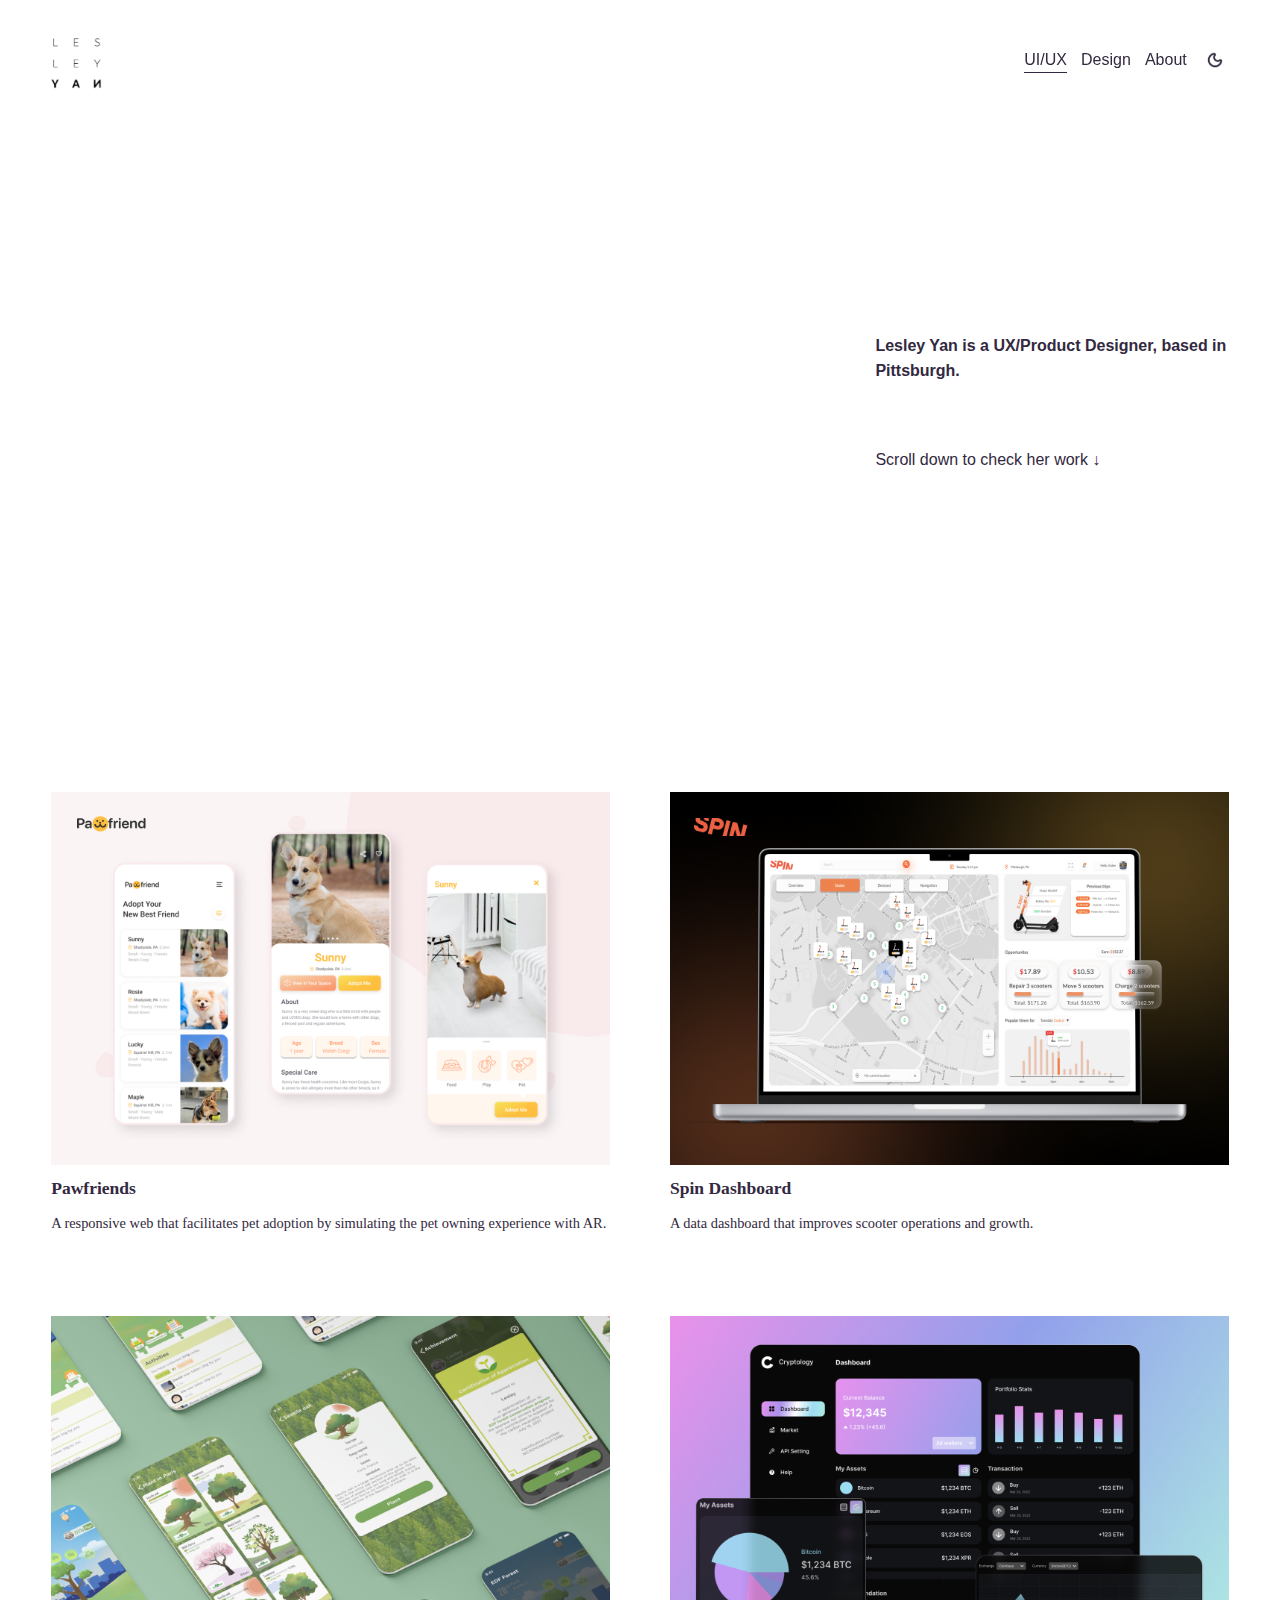
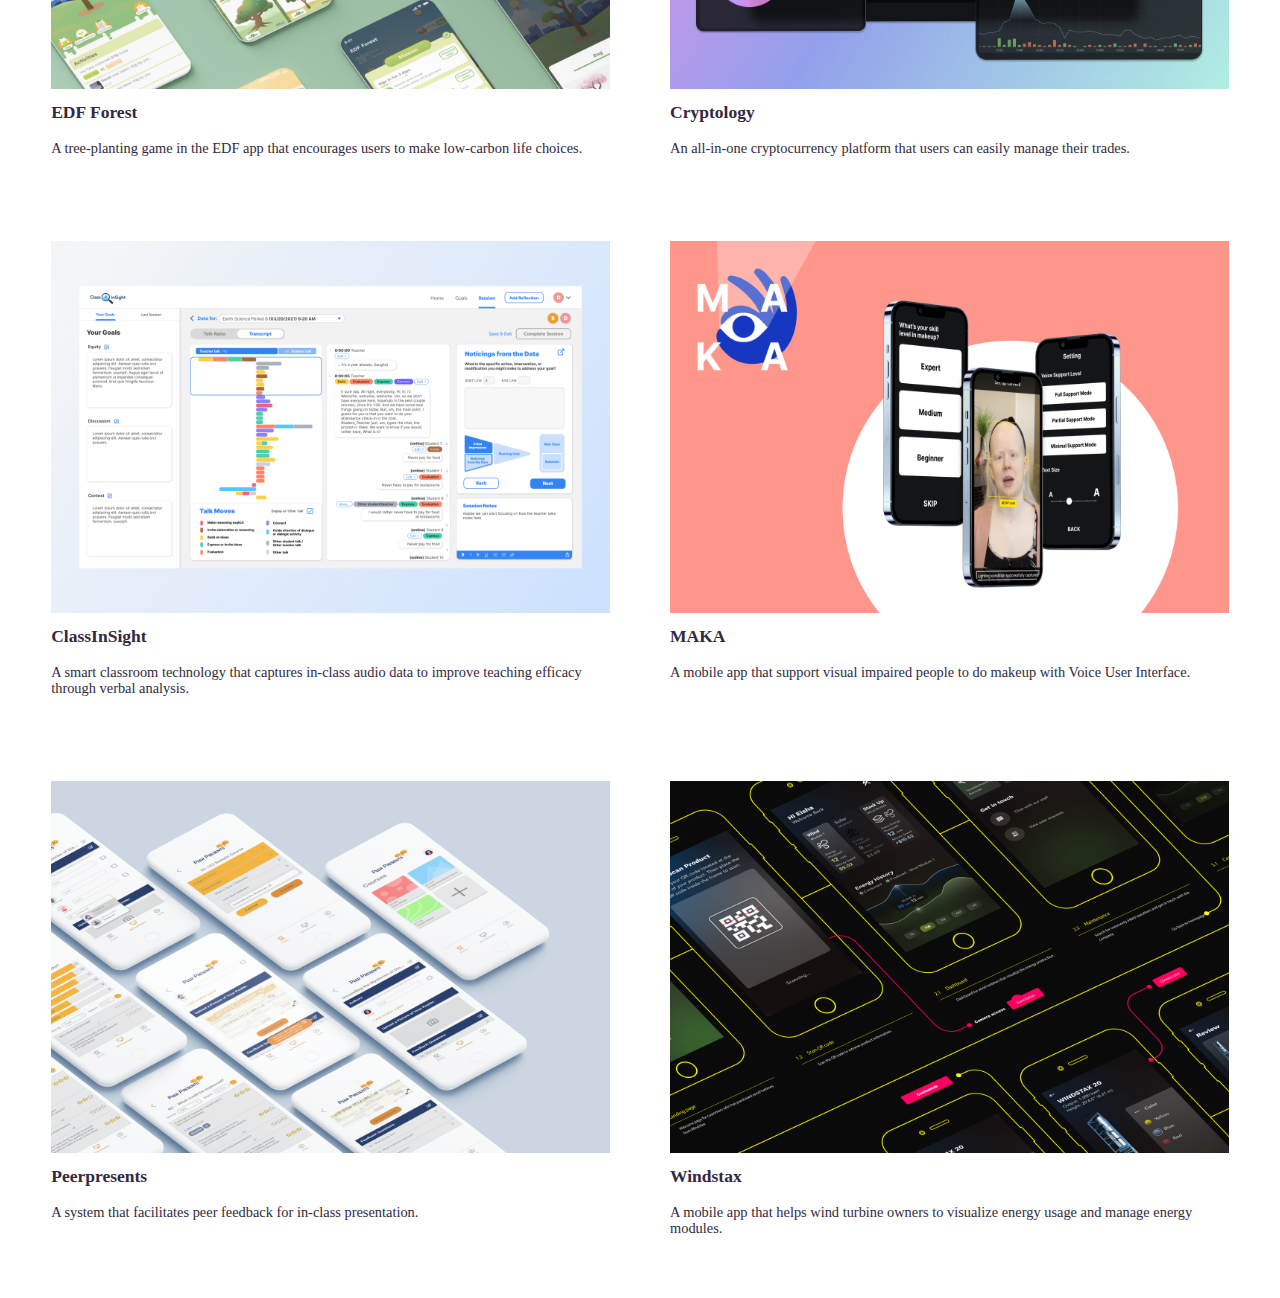
==== commit 38f33fd0: "sync" ====
--- a/index.html
+++ b/index.html
@@ -66,15 +66,14 @@
               <div class="header-title">
                 <div class="header-title-logo">
                   <a href="index.html">
-                    <img src="img/logo.png" alt="Lesley Yan" />
+                    <img src="" class="logoImg" alt="Lesley Yan" />
                   </a>
                 </div>
               </div>
               <div class="header-nav">
                 <div class="header-nav-wrapper">
                   <nav class="header-nav-list">
-                    <div
-                      class="header-nav-item header-nav-item--collection header-nav-item--active header-nav-item--homepage">
+                    <div class="header-nav-item header-nav-item--collection header-nav-item--active">
                       <a href="index.html">
                         <span class="visually-hidden">Current Page:</span>
 
@@ -83,7 +82,7 @@
                     </div>
 
                     <div class="header-nav-item header-nav-item--collection">
-                      <a href="#">
+                      <a href="design.html">
                         Design
                       </a>
                     </div>
@@ -93,9 +92,13 @@
                       </a>
                     </div>
                     <div class="header-nav-item header-nav-item--collection">
-                      <a href="javascript:void(0)" onclick="changeMode()" id="mode">
-                        Dark
-                      </a>
+                      <img onclick="changeMode()" src="" id="mode">
+                      <style>
+                        #mode {
+                          width: 28px;
+                          cursor: pointer;
+                        }
+                      </style>
                     </div>
                   </nav>
                 </div>
@@ -127,7 +130,7 @@
               <div class="header-title">
                 <div class="header-title-logo">
                   <a href="index.html">
-                    <img src="img/logo.png" alt="Lesley Yan" />
+                    <img src="" class="logoImg" alt="Lesley Yan" />
                   </a>
                 </div>
               </div>
@@ -206,10 +209,19 @@
     </header>
 
     <main class="container" role="main">
+      <div class="iframeBox">
+      <iframe src='https://my.spline.design/macbookprocopy-444c4a88b633626ab63fe9853affa2fa/' frameborder='0' width='100%' height='100%'></iframe>
+        <div >
+         <h4>Lesley Yan is a UX/Product Designer, based in Pittsburgh.</h4>
+        <br>
+        <p>Scroll down to check her work ↓</p>
+        </div>
+      </div>
       <article class="sections">
         <section
           class="page-section content-collection full-bleed-section collection-type-portfolio-grid-basic background-width--full-bleed section-height--medium content-width--wide horizontal-alignment--center vertical-alignment--middle">
           <div class="section-background"></div>
+
           <div class="content-wrapper" style="">
             <div class="content">
               <div class="portfolio-grid-basic grid-wrapper collection-content-wrapper animated"
@@ -222,7 +234,8 @@
                   </div>
                   <div class="portfolio-text">
                     <h3 class="portfolio-title">Pawfriends</h3>
-                    <h4 class="portfolio-subtitle">A responsive web that facilitates pet adoption by simulating the pet owning experience with AR.</h4>
+                    <h4 class="portfolio-subtitle">A responsive web that facilitates pet adoption by simulating the pet
+                      owning experience with AR.</h4>
                   </div>
                 </a>
                 <a class="grid-item" href="#">
@@ -244,7 +257,32 @@
                   </div>
                   <div class="portfolio-text">
                     <h3 class="portfolio-title">EDF Forest </h3>
-                    <h4 class="portfolio-subtitle">A tree-planting game in the EDF app that encourages users to make low-carbon life choices.</h4>
+                    <h4 class="portfolio-subtitle">A tree-planting game in the EDF app that encourages users to make
+                      low-carbon life choices.</h4>
+                  </div>
+                </a>
+
+                <a class="grid-item" href="#">
+                  <div class="grid-image">
+                    <div class="grid-image-inner-wrapper">
+                      <img alt="cryptology" src="img/cryptology.png" />
+                    </div>
+                  </div>
+                  <div class="portfolio-text">
+                    <h3 class="portfolio-title">Cryptology </h3>
+                    <h4 class="portfolio-subtitle">An all-in-one cryptocurrency platform that users can easily manage their trades.</h4>
+                  </div>
+                </a>
+
+                <a class="grid-item" href="#">
+                  <div class="grid-image">
+                    <div class="grid-image-inner-wrapper">
+                      <img alt="classinsight" src="img/classinsight.png" />
+                    </div>
+                  </div>
+                  <div class="portfolio-text">
+                    <h3 class="portfolio-title">ClassInSight </h3>
+                    <h4 class="portfolio-subtitle">A smart classroom technology that captures in-class audio data to improve teaching efficacy through verbal analysis.</h4>
                   </div>
                 </a>
 
@@ -256,7 +294,8 @@
                   </div>
                   <div class="portfolio-text">
                     <h3 class="portfolio-title">MAKA </h3>
-                    <h4 class="portfolio-subtitle">A mobile app that support visual impaired people to do makeup with Voice User Interface.</h4>
+                    <h4 class="portfolio-subtitle">A mobile app that support visual impaired people to do makeup with
+                      Voice User Interface.</h4>
                   </div>
                 </a>
 
@@ -268,7 +307,8 @@
                   </div>
                   <div class="portfolio-text">
                     <h3 class="portfolio-title">Peerpresents</h3>
-                    <h4 class="portfolio-subtitle">A system that facilitates peer feedback for in-class presentation.</h4>
+                    <h4 class="portfolio-subtitle">A system that facilitates peer feedback for in-class presentation.
+                    </h4>
                   </div>
                 </a>
 
@@ -280,7 +320,8 @@
                   </div>
                   <div class="portfolio-text">
                     <h3 class="portfolio-title">Windstax</h3>
-                    <h4 class="portfolio-subtitle">A mobile app that helps wind turbine owners to visualize energy usage and manage energy modules.</h4>
+                    <h4 class="portfolio-subtitle">A mobile app that helps wind turbine owners to visualize energy usage
+                      and manage energy modules.</h4>
                   </div>
                 </a>
               </div>
@@ -289,45 +330,9 @@
         </section>
       </article>
     </main>
-
-    <footer class="sections">
-      <section
-        class="page-section layout-engine-section background-width--full-bleed section-height--small content-width--narrow horizontal-alignment--left vertical-alignment--middle white">
-        <div class="section-background"></div>
-        <div class="content-wrapper" style="">
-          <div class="content">
-            <div class="sqs-layout sqs-grid-12 columns-12 empty"></div>
-          </div>
-        </div>
-      </section>
-    </footer>
   </div>
-
-  <svg xmlns="http://www.w3.org/2000/svg" version="1.1" style="display: none">
-    <symbol viewBox="0 0 64 64">
-      <path
-        d="M46.91,25.816c-0.073-1.597-0.326-2.687-0.697-3.641c-0.383-0.986-0.896-1.823-1.73-2.657c-0.834-0.834-1.67-1.347-2.657-1.73c-0.954-0.371-2.045-0.624-3.641-0.697C36.585,17.017,36.074,17,32,17s-4.585,0.017-6.184,0.09c-1.597,0.073-2.687,0.326-3.641,0.697c-0.986,0.383-1.823,0.896-2.657,1.73c-0.834,0.834-1.347,1.67-1.73,2.657c-0.371,0.954-0.624,2.045-0.697,3.641C17.017,27.415,17,27.926,17,32c0,4.074,0.017,4.585,0.09,6.184c0.073,1.597,0.326,2.687,0.697,3.641c0.383,0.986,0.896,1.823,1.73,2.657c0.834,0.834,1.67,1.347,2.657,1.73c0.954,0.371,2.045,0.624,3.641,0.697C27.415,46.983,27.926,47,32,47s4.585-0.017,6.184-0.09c1.597-0.073,2.687-0.326,3.641-0.697c0.986-0.383,1.823-0.896,2.657-1.73c0.834-0.834,1.347-1.67,1.73-2.657c0.371-0.954,0.624-2.045,0.697-3.641C46.983,36.585,47,36.074,47,32S46.983,27.415,46.91,25.816z M44.21,38.061c-0.067,1.462-0.311,2.257-0.516,2.785c-0.272,0.7-0.597,1.2-1.122,1.725c-0.525,0.525-1.025,0.85-1.725,1.122c-0.529,0.205-1.323,0.45-2.785,0.516c-1.581,0.072-2.056,0.087-6.061,0.087s-4.48-0.015-6.061-0.087c-1.462-0.067-2.257-0.311-2.785-0.516c-0.7-0.272-1.2-0.597-1.725-1.122c-0.525-0.525-0.85-1.025-1.122-1.725c-0.205-0.529-0.45-1.323-0.516-2.785c-0.072-1.582-0.087-2.056-0.087-6.061s0.015-4.48,0.087-6.061c0.067-1.462,0.311-2.257,0.516-2.785c0.272-0.7,0.597-1.2,1.122-1.725c0.525-0.525,1.025-0.85,1.725-1.122c0.529-0.205,1.323-0.45,2.785-0.516c1.582-0.072,2.056-0.087,6.061-0.087s4.48,0.015,6.061,0.087c1.462,0.067,2.257,0.311,2.785,0.516c0.7,0.272,1.2,0.597,1.725,1.122c0.525,0.525,0.85,1.025,1.122,1.725c0.205,0.529,0.45,1.323,0.516,2.785c0.072,1.582,0.087,2.056,0.087,6.061S44.282,36.48,44.21,38.061z M32,24.297c-4.254,0-7.703,3.449-7.703,7.703c0,4.254,3.449,7.703,7.703,7.703c4.254,0,7.703-3.449,7.703-7.703C39.703,27.746,36.254,24.297,32,24.297z M32,37c-2.761,0-5-2.239-5-5c0-2.761,2.239-5,5-5s5,2.239,5,5C37,34.761,34.761,37,32,37z M40.007,22.193c-0.994,0-1.8,0.806-1.8,1.8c0,0.994,0.806,1.8,1.8,1.8c0.994,0,1.8-0.806,1.8-1.8C41.807,22.999,41.001,22.193,40.007,22.193z">
-      </path>
-    </symbol>
-    <symbol viewBox="0 0 64 64">
-      <path
-        d="M43.693,23.153c-0.272-0.7-0.597-1.2-1.122-1.725c-0.525-0.525-1.025-0.85-1.725-1.122c-0.529-0.205-1.323-0.45-2.785-0.517c-1.582-0.072-2.056-0.087-6.061-0.087s-4.48,0.015-6.061,0.087c-1.462,0.067-2.257,0.311-2.785,0.517c-0.7,0.272-1.2,0.597-1.725,1.122c-0.525,0.525-0.85,1.025-1.122,1.725c-0.205,0.529-0.45,1.323-0.516,2.785c-0.072,1.582-0.087,2.056-0.087,6.061s0.015,4.48,0.087,6.061c0.067,1.462,0.311,2.257,0.516,2.785c0.272,0.7,0.597,1.2,1.122,1.725s1.025,0.85,1.725,1.122c0.529,0.205,1.323,0.45,2.785,0.516c1.581,0.072,2.056,0.087,6.061,0.087s4.48-0.015,6.061-0.087c1.462-0.067,2.257-0.311,2.785-0.516c0.7-0.272,1.2-0.597,1.725-1.122s0.85-1.025,1.122-1.725c0.205-0.529,0.45-1.323,0.516-2.785c0.072-1.582,0.087-2.056,0.087-6.061s-0.015-4.48-0.087-6.061C44.143,24.476,43.899,23.682,43.693,23.153z M32,39.703c-4.254,0-7.703-3.449-7.703-7.703s3.449-7.703,7.703-7.703s7.703,3.449,7.703,7.703S36.254,39.703,32,39.703z M40.007,25.793c-0.994,0-1.8-0.806-1.8-1.8c0-0.994,0.806-1.8,1.8-1.8c0.994,0,1.8,0.806,1.8,1.8C41.807,24.987,41.001,25.793,40.007,25.793z M0,0v64h64V0H0z M46.91,38.184c-0.073,1.597-0.326,2.687-0.697,3.641c-0.383,0.986-0.896,1.823-1.73,2.657c-0.834,0.834-1.67,1.347-2.657,1.73c-0.954,0.371-2.044,0.624-3.641,0.697C36.585,46.983,36.074,47,32,47s-4.585-0.017-6.184-0.09c-1.597-0.073-2.687-0.326-3.641-0.697c-0.986-0.383-1.823-0.896-2.657-1.73c-0.834-0.834-1.347-1.67-1.73-2.657c-0.371-0.954-0.624-2.044-0.697-3.641C17.017,36.585,17,36.074,17,32c0-4.074,0.017-4.585,0.09-6.185c0.073-1.597,0.326-2.687,0.697-3.641c0.383-0.986,0.896-1.823,1.73-2.657c0.834-0.834,1.67-1.347,2.657-1.73c0.954-0.371,2.045-0.624,3.641-0.697C27.415,17.017,27.926,17,32,17s4.585,0.017,6.184,0.09c1.597,0.073,2.687,0.326,3.641,0.697c0.986,0.383,1.823,0.896,2.657,1.73c0.834,0.834,1.347,1.67,1.73,2.657c0.371,0.954,0.624,2.044,0.697,3.641C46.983,27.415,47,27.926,47,32C47,36.074,46.983,36.585,46.91,38.184z M32,27c-2.761,0-5,2.239-5,5s2.239,5,5,5s5-2.239,5-5S34.761,27,32,27z">
-      </path>
-    </symbol>
-    <symbol viewBox="0 0 64 64">
-      <path
-        d="M48,22.1c-1.2,0.5-2.4,0.9-3.8,1c1.4-0.8,2.4-2.1,2.9-3.6c-1.3,0.8-2.7,1.3-4.2,1.6 C41.7,19.8,40,19,38.2,19c-3.6,0-6.6,2.9-6.6,6.6c0,0.5,0.1,1,0.2,1.5c-5.5-0.3-10.3-2.9-13.5-6.9c-0.6,1-0.9,2.1-0.9,3.3 c0,2.3,1.2,4.3,2.9,5.5c-1.1,0-2.1-0.3-3-0.8c0,0,0,0.1,0,0.1c0,3.2,2.3,5.8,5.3,6.4c-0.6,0.1-1.1,0.2-1.7,0.2c-0.4,0-0.8,0-1.2-0.1 c0.8,2.6,3.3,4.5,6.1,4.6c-2.2,1.8-5.1,2.8-8.2,2.8c-0.5,0-1.1,0-1.6-0.1c2.9,1.9,6.4,2.9,10.1,2.9c12.1,0,18.7-10,18.7-18.7 c0-0.3,0-0.6,0-0.8C46,24.5,47.1,23.4,48,22.1z">
-      </path>
-    </symbol>
-    <symbol viewBox="0 0 64 64">
-      <path
-        d="M0,0v64h64V0H0z M44.7,25.5c0,0.3,0,0.6,0,0.8C44.7,35,38.1,45,26.1,45c-3.7,0-7.2-1.1-10.1-2.9 c0.5,0.1,1,0.1,1.6,0.1c3.1,0,5.9-1,8.2-2.8c-2.9-0.1-5.3-2-6.1-4.6c0.4,0.1,0.8,0.1,1.2,0.1c0.6,0,1.2-0.1,1.7-0.2 c-3-0.6-5.3-3.3-5.3-6.4c0,0,0-0.1,0-0.1c0.9,0.5,1.9,0.8,3,0.8c-1.8-1.2-2.9-3.2-2.9-5.5c0-1.2,0.3-2.3,0.9-3.3 c3.2,4,8.1,6.6,13.5,6.9c-0.1-0.5-0.2-1-0.2-1.5c0-3.6,2.9-6.6,6.6-6.6c1.9,0,3.6,0.8,4.8,2.1c1.5-0.3,2.9-0.8,4.2-1.6 c-0.5,1.5-1.5,2.8-2.9,3.6c1.3-0.2,2.6-0.5,3.8-1C47.1,23.4,46,24.5,44.7,25.5z">
-      </path>
-    </symbol>
-  </svg>
   <script>
     function openMenu(_this) {
-      console.log(_this)
       $('body').toggleClass('header--menu-open')
       $(_this).toggleClass('burger--active')
     }
@@ -335,26 +340,31 @@
     initMode(mode)
     function initMode(mode) {
       if (mode === 'light') {
-        $('#mode').html('Dark')
-        $('*').css('cssText', 'color:#000 !important;')
-        $('.section-background').css('cssText', 'background: #fff !important')
+        $('#mode').attr('src', './img/dark_mode.png')
+        $('*').css('cssText', 'color:#332940 !important;')
+        $('main').css('cssText', 'background: #fff !important')
+        $('.logoImg').attr('src', './img/logo.png')
       } else {
-        $('#mode').html('Light')
+        $('#mode').attr('src', './img/light_mode.png')
         $('*').css('cssText', 'color:#fff !important;')
-        $('.section-background').css('cssText', 'background: #000 !important')
+        $('main').css('cssText', 'background: #332940 !important')
+        $('.logoImg').attr('src', './img/logo_white.png')
       }
     }
     function changeMode() {
       if (mode === 'light') {
         mode = 'dark'
-        $('#mode').html('Light')
+        $('#mode').attr('src', './img/light_mode.png')
         $('*').css('cssText', 'color:#fff !important;')
-        $('.section-background').css('cssText', 'background: #000 !important')
+        $('main').css('cssText', 'background: #332940 !important')
+        $('.logoImg').attr('src', './img/logo_white.png')
+
       } else {
         mode = 'light'
-        $('#mode').html('Dark')
-        $('*').css('cssText', 'color:#000 !important;')
-        $('.section-background').css('cssText', 'background: #fff !important')
+        $('#mode').attr('src', './img/dark_mode.png')
+        $('*').css('cssText', 'color:#332940 !important;')
+        $('main').css('cssText', 'background: #fff !important')
+        $('.logoImg').attr('src', './img/logo.png')
       }
       localStorage.setItem('mode', mode)
     }
--- a/css/index.css
+++ b/css/index.css
@@ -1,5 +1,5 @@
 * {
-    color: #000000 !important;
+    color: #332940 !important;
 }
 
 article,
@@ -989,14 +989,27 @@
     }
 }
 
-main .page-section:first-child {
-    padding-top: 100px
-}
-
-@media only screen and (pointer: coarse) and (max-width: 1024px),
-screen and (max-width: 799px) {
-    main .page-section:first-child {
-        padding-top: 80.175px
+main .iframeBox {
+    padding-top: 100px;
+    display: flex;
+    align-items: center;
+    padding-left: 35px;
+    padding-right: 35px;
+    height: 600px;
+    padding-bottom: 50px;
+}
+
+main .iframeBox iframe {
+    margin-right: 0px;
+    width: 1000px;
+}
+
+@media only screen and (pointer: coarse) and (max-width: 1024px),
+screen and (max-width: 799px) {
+    main .iframeBox {
+        display: block;
+        padding-left: 45px;
+        padding-right: 45px;
     }
 }
 
@@ -1149,17 +1162,12 @@
     color: #000
 }
 
-.page-section {
-    background-color: #fff
-}
+
 
 .page-section {
     color: #000
 }
 
-:not(.has-background) .section-background {
-    background-color: #fff
-}
 
 h3 {
     color: #000
